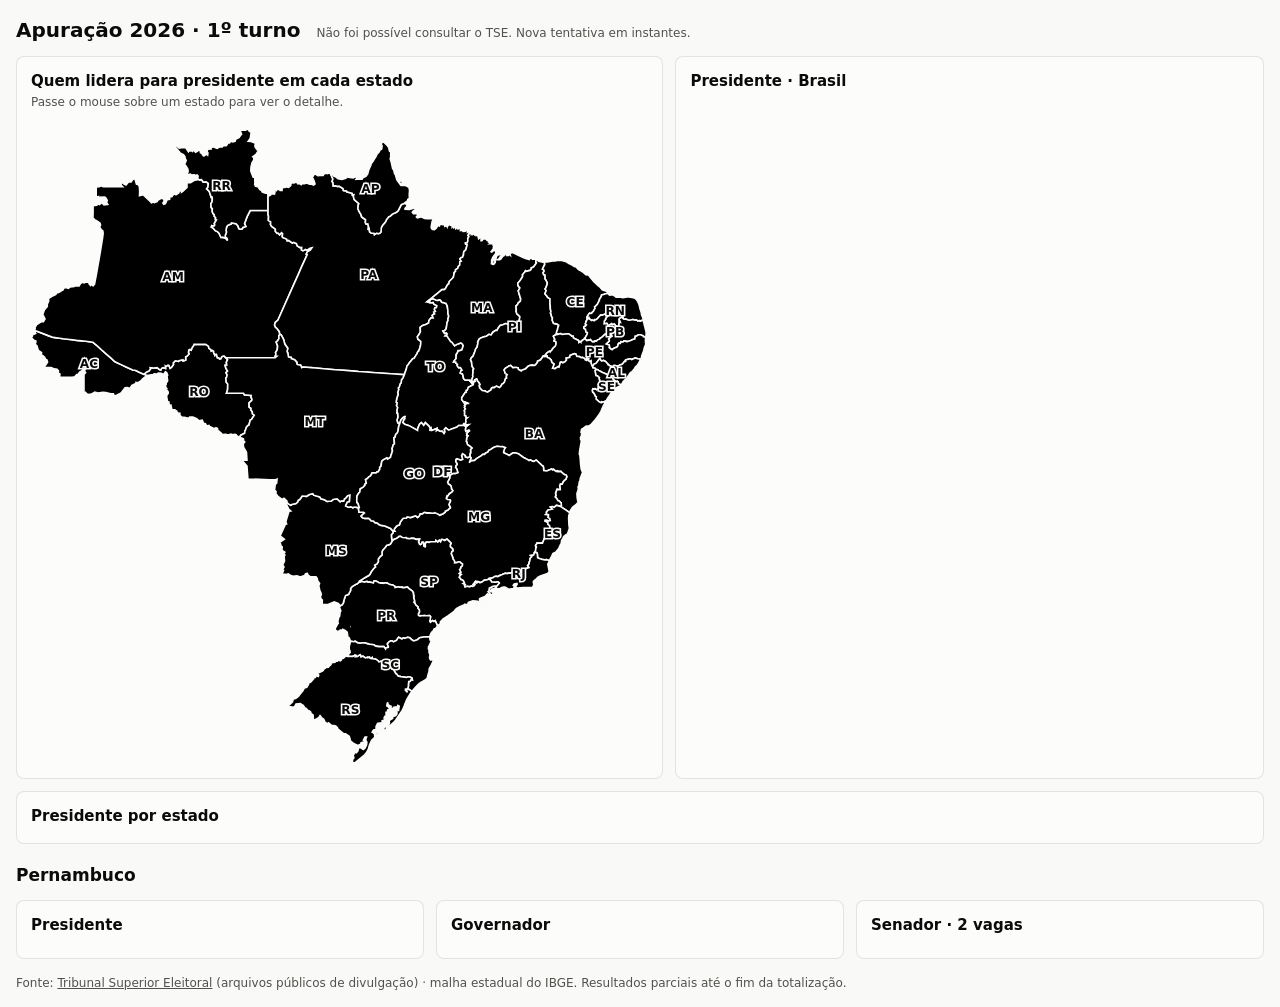
==== index.html @ bbe0bfd4 "Add live dashboard for the 2026 election count Static page that reads the TSE public result files fr" ====
<!doctype html>
<html lang="pt-BR">
<head>
  <meta charset="utf-8">
  <meta name="viewport" content="width=device-width, initial-scale=1">
  <meta name="description" content="Apuração em tempo real das Eleições 2026: presidente por estado e Pernambuco, direto dos dados do TSE.">
  <title>Apuração 2026 ao vivo</title>
  <link rel="stylesheet" href="styles.css">
  <script type="module" src="src/app.js"></script>
</head>
<body>
  <header>
    <h1>Apuração 2026 · 1º turno</h1>
    <span id="status" class="sub">Carregando…</span>
  </header>

  <div class="grid two">
    <section class="card">
      <h2>Quem lidera para presidente em cada estado</h2>
      <p class="sub">Passe o mouse sobre um estado para ver o detalhe.</p>
      <div id="legend" class="legend"></div>
      <svg id="map" viewBox="0 0 380 392" role="img" aria-label="Mapa do Brasil colorido pelo candidato a presidente que lidera em cada estado"></svg>
    </section>
    <section id="national" class="card">
      <h2>Presidente · Brasil</h2>
      <p class="sub"></p>
      <div id="tiles" class="tiles"></div>
      <div class="ranking"></div>
    </section>
  </div>

  <section class="card">
    <h2>Presidente por estado</h2>
    <div class="scroll"><table id="state-table"></table></div>
  </section>

  <h2 class="section">Pernambuco</h2>
  <div class="grid three">
    <section id="home-president" class="card">
      <h2>Presidente</h2>
      <p class="sub"></p>
      <div class="ranking"></div>
    </section>
    <section id="home-governor" class="card">
      <h2>Governador</h2>
      <p class="sub"></p>
      <div class="ranking"></div>
    </section>
    <section id="home-senator" class="card">
      <h2>Senador · 2 vagas</h2>
      <p class="sub"></p>
      <div class="ranking"></div>
    </section>
  </div>

  <footer class="sub">
    Fonte: <a href="https://resultados.tse.jus.br">Tribunal Superior Eleitoral</a> (arquivos públicos de divulgação) ·
    malha estadual do IBGE. Resultados parciais até o fim da totalização.
  </footer>
  <div id="tooltip" hidden></div>
</body>
</html>
---- styles.css ----
:root {
  color-scheme: light;
  --page: #f9f9f7;
  --surface: #fcfcfb;
  --ink: #0b0b0b;
  --ink-2: #52514e;
  --hairline: #e1e0d9;
  --border: rgba(11, 11, 11, 0.1);
  --series-1: #2a78d6;
  --series-2: #eb6834;
  --series-3: #1baf7a;
  --other: #898781;
  --none: #e1e0d9;
  --bar: #52514e;
}

@media (prefers-color-scheme: dark) {
  :root {
    color-scheme: dark;
    --page: #0d0d0d;
    --surface: #1a1a19;
    --ink: #ffffff;
    --ink-2: #c3c2b7;
    --hairline: #2c2c2a;
    --border: rgba(255, 255, 255, 0.1);
    --series-1: #3987e5;
    --series-2: #d95926;
    --series-3: #199e70;
    --none: #2c2c2a;
    --bar: #c3c2b7;
  }
}

* { box-sizing: border-box; }

body {
  margin: 0 auto;
  max-width: 1280px;
  padding: 16px;
  background: var(--page);
  color: var(--ink);
  font: 14px/1.4 system-ui, -apple-system, "Segoe UI", sans-serif;
}

h1 { margin: 0; font-size: 20px; }
h2 { margin: 0 0 2px; font-size: 15px; }
h2.section { margin: 20px 0 12px; font-size: 17px; }
p { margin: 0; }

header {
  display: flex;
  flex-wrap: wrap;
  align-items: baseline;
  gap: 4px 16px;
  margin-bottom: 12px;
}

footer { margin-top: 16px; }
footer a { color: inherit; }

.sub { color: var(--ink-2); font-size: 12px; }

.grid { display: grid; gap: 12px; margin-bottom: 12px; }
.grid.two { grid-template-columns: minmax(0, 1.1fr) minmax(0, 1fr); }
.grid.three { grid-template-columns: repeat(3, minmax(0, 1fr)); }

@media (max-width: 900px) {
  .grid.two, .grid.three { grid-template-columns: minmax(0, 1fr); }
}

.card {
  padding: 14px;
  background: var(--surface);
  border: 1px solid var(--border);
  border-radius: 8px;
}

.swatch {
  display: inline-block;
  width: 10px;
  height: 10px;
  margin-right: 5px;
  border-radius: 2px;
}

/* Headline numbers */
.tiles {
  display: grid;
  grid-template-columns: repeat(auto-fit, minmax(110px, 1fr));
  gap: 8px;
  margin: 10px 0 14px;
}
.tile b { display: block; font-size: 20px; }
.tile span { color: var(--ink-2); font-size: 12px; }

/* Map */
.legend {
  display: flex;
  flex-wrap: wrap;
  gap: 4px 14px;
  margin: 8px 0;
  color: var(--ink-2);
  font-size: 12px;
}
#map { display: block; width: 100%; height: auto; }
#map path { stroke: var(--surface); stroke-width: 1; cursor: pointer; }
#map path:hover { stroke: var(--ink); stroke-width: 1.5; }
#map text {
  fill: var(--ink);
  stroke: var(--surface);
  stroke-width: 2px;
  paint-order: stroke;
  font-size: 7.5px;
  font-weight: 600;
  text-anchor: middle;
  pointer-events: none;
}

#tooltip {
  position: fixed;
  z-index: 9;
  min-width: 200px;
  padding: 8px 10px;
  background: var(--surface);
  border: 1px solid var(--border);
  border-radius: 6px;
  box-shadow: 0 4px 16px rgba(0, 0, 0, 0.18);
  font-size: 12px;
  pointer-events: none;
}
#tooltip .sub { display: block; margin-bottom: 4px; }
#tooltip div { display: flex; justify-content: space-between; gap: 12px; }

/* Candidate ranking */
.ranking { margin-top: 8px; }
.row {
  display: grid;
  grid-template-columns: minmax(0, 1fr) 54px 84px;
  align-items: center;
  gap: 2px 8px;
  padding: 5px 0;
  border-top: 1px solid var(--hairline);
}
.row:first-child { border-top: 0; }
.row .who { overflow: hidden; text-overflow: ellipsis; white-space: nowrap; }
.row .who small, .row .votes { color: var(--ink-2); font-size: 12px; }
.row .pct, .row .votes { text-align: right; font-variant-numeric: tabular-nums; }
.row.leading .who, .row.leading .pct { font-weight: 700; }
.row .bar { grid-column: 1 / -1; height: 6px; min-width: 1px; border-radius: 0 4px 4px 0; }
.tag {
  margin-left: 4px;
  padding: 0 4px;
  border: 1px solid var(--border);
  border-radius: 4px;
  color: var(--ink-2);
  font-size: 11px;
  font-weight: 400;
}

/* State table */
.scroll { overflow-x: auto; }
table { width: 100%; border-collapse: collapse; font-size: 12px; font-variant-numeric: tabular-nums; }
th { color: var(--ink-2); font-weight: 600; text-align: left; }
th, td { padding: 4px 6px; border-top: 1px solid var(--hairline); white-space: nowrap; }
thead th { border-top: 0; }
.num { text-align: right; }
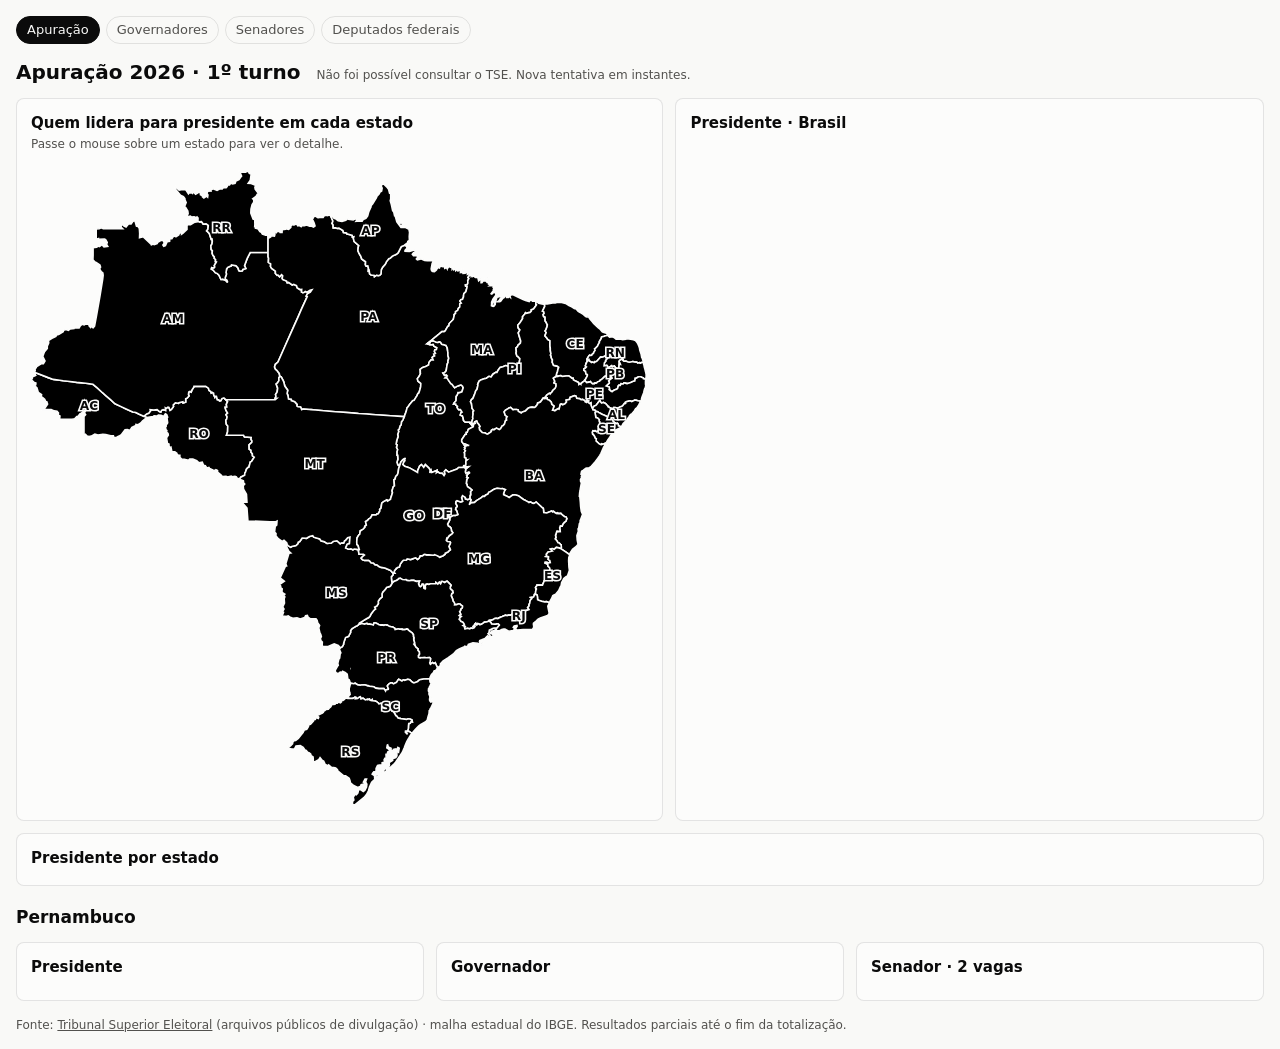
==== commit e93b75bd: "Add pages of confirmed winners for governor, senator and federal deputy One page, selected by ?cargo" ====
--- a/index.html
+++ b/index.html
@@ -9,6 +9,12 @@
   <script type="module" src="src/app.js"></script>
 </head>
 <body>
+  <nav>
+    <a href="index.html" aria-current="page">Apuração</a>
+    <a href="eleitos.html?cargo=governador">Governadores</a>
+    <a href="eleitos.html?cargo=senador">Senadores</a>
+    <a href="eleitos.html?cargo=deputado-federal">Deputados federais</a>
+  </nav>
   <header>
     <h1>Apuração 2026 · 1º turno</h1>
     <span id="status" class="sub">Carregando…</span>
--- a/styles.css
+++ b/styles.css
@@ -55,6 +55,18 @@
   margin-bottom: 12px;
 }
 
+nav { display: flex; flex-wrap: wrap; gap: 4px 6px; margin-bottom: 14px; }
+nav a {
+  padding: 4px 10px;
+  border: 1px solid var(--border);
+  border-radius: 999px;
+  color: var(--ink-2);
+  font-size: 13px;
+  text-decoration: none;
+}
+nav a:hover { color: var(--ink); }
+nav a[aria-current] { background: var(--ink); border-color: var(--ink); color: var(--page); }
+
 footer { margin-top: 16px; }
 footer a { color: inherit; }
 
@@ -105,7 +117,12 @@
 #map { display: block; width: 100%; height: auto; }
 #map path { stroke: var(--surface); stroke-width: 1; cursor: pointer; }
 #map path:hover { stroke: var(--ink); stroke-width: 1.5; }
-#map text {
+
+/* Party pie */
+.pie { display: block; width: 100%; max-width: 420px; height: auto; margin: 10px auto 0; }
+.pie path { stroke: var(--surface); stroke-width: 1; stroke-linejoin: round; }
+
+#map text, .pie text {
   fill: var(--ink);
   stroke: var(--surface);
   stroke-width: 2px;
@@ -163,4 +180,5 @@
 th { color: var(--ink-2); font-weight: 600; text-align: left; }
 th, td { padding: 4px 6px; border-top: 1px solid var(--hairline); white-space: nowrap; }
 thead th { border-top: 0; }
+[hidden] { display: none; }
 .num { text-align: right; }
